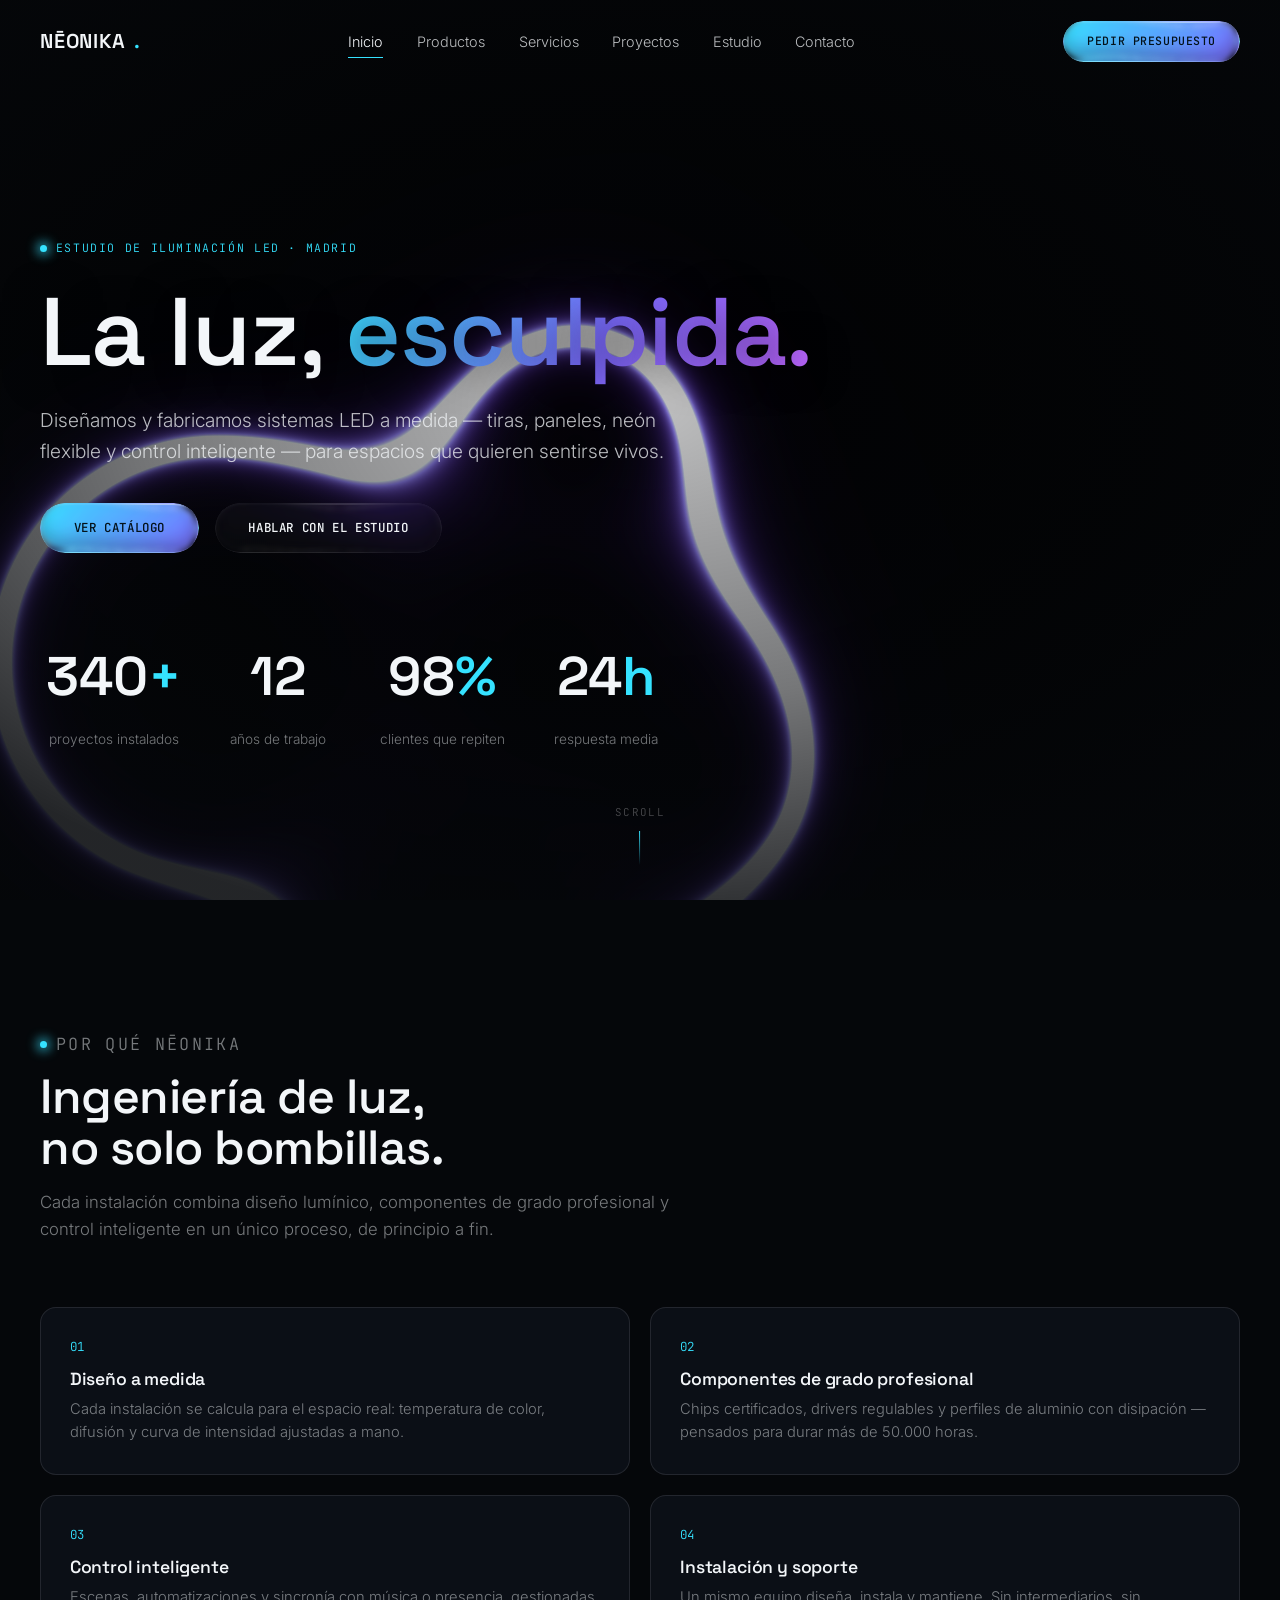
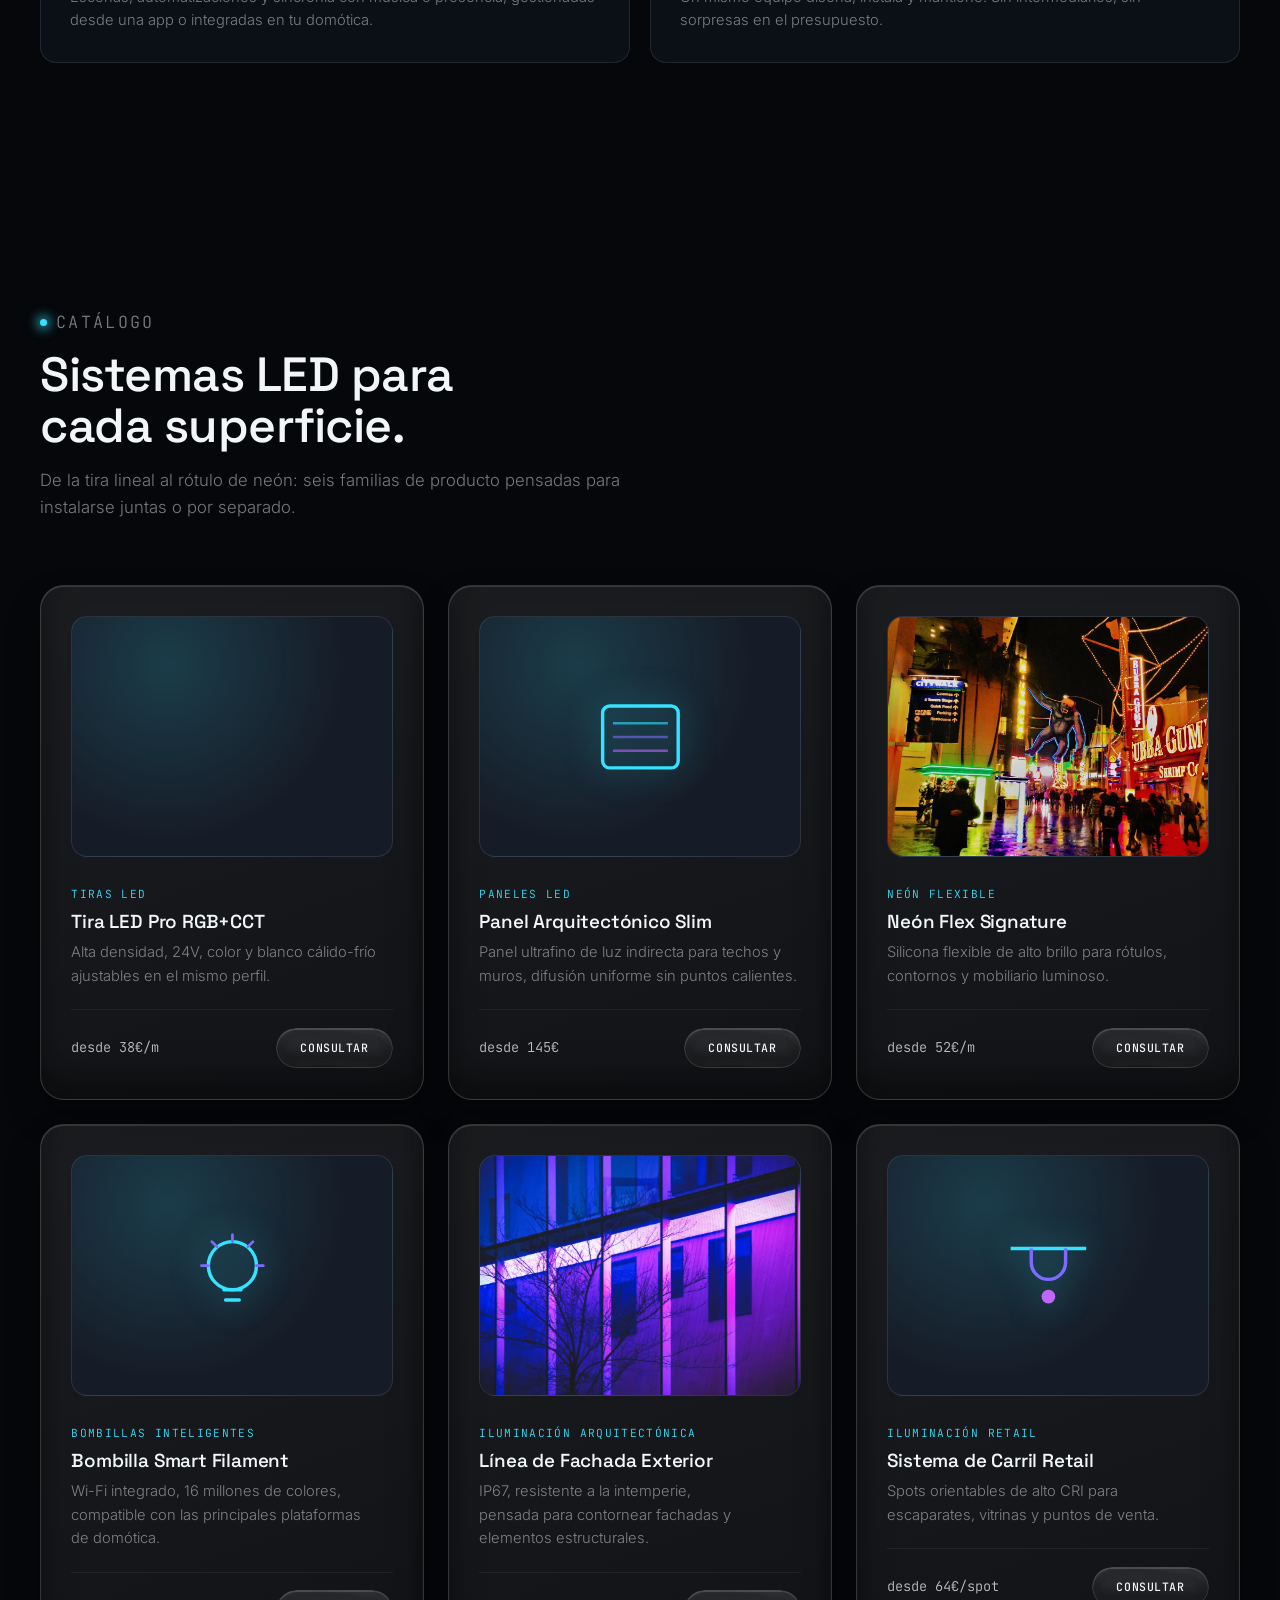
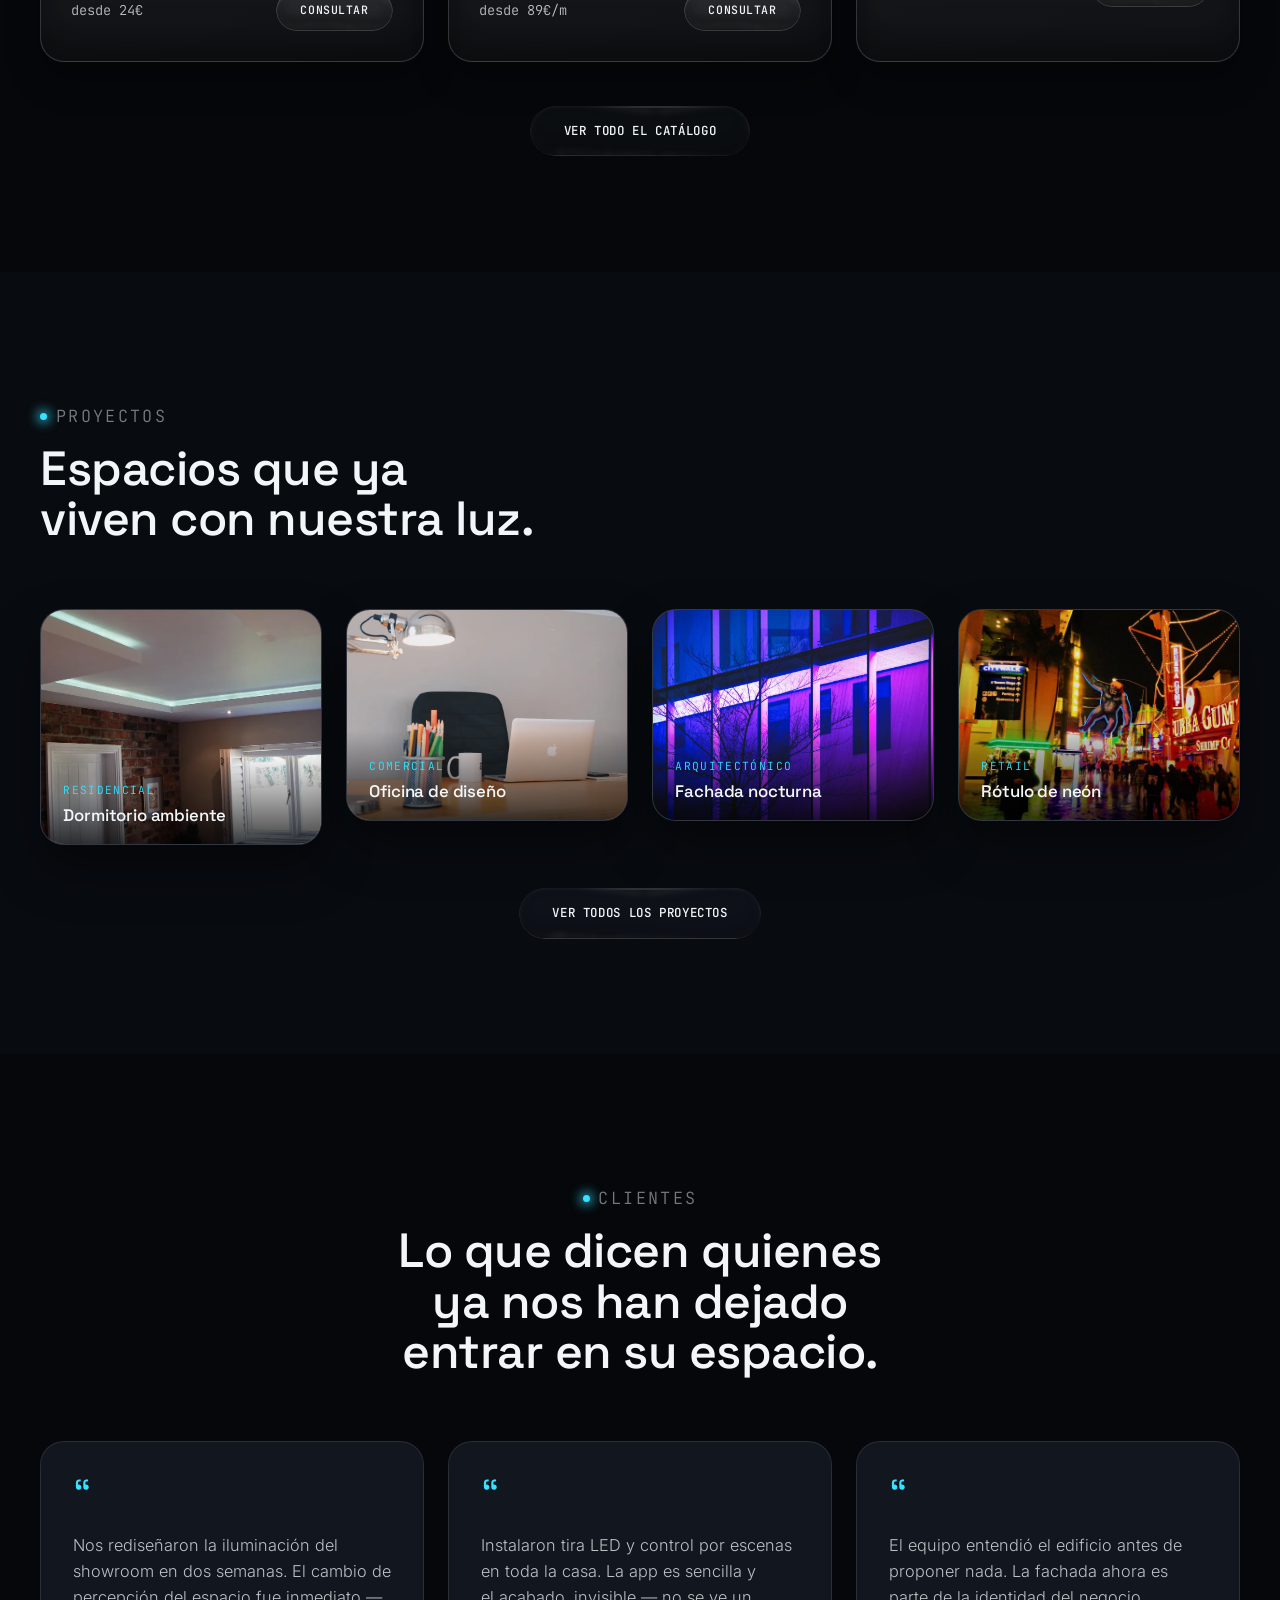
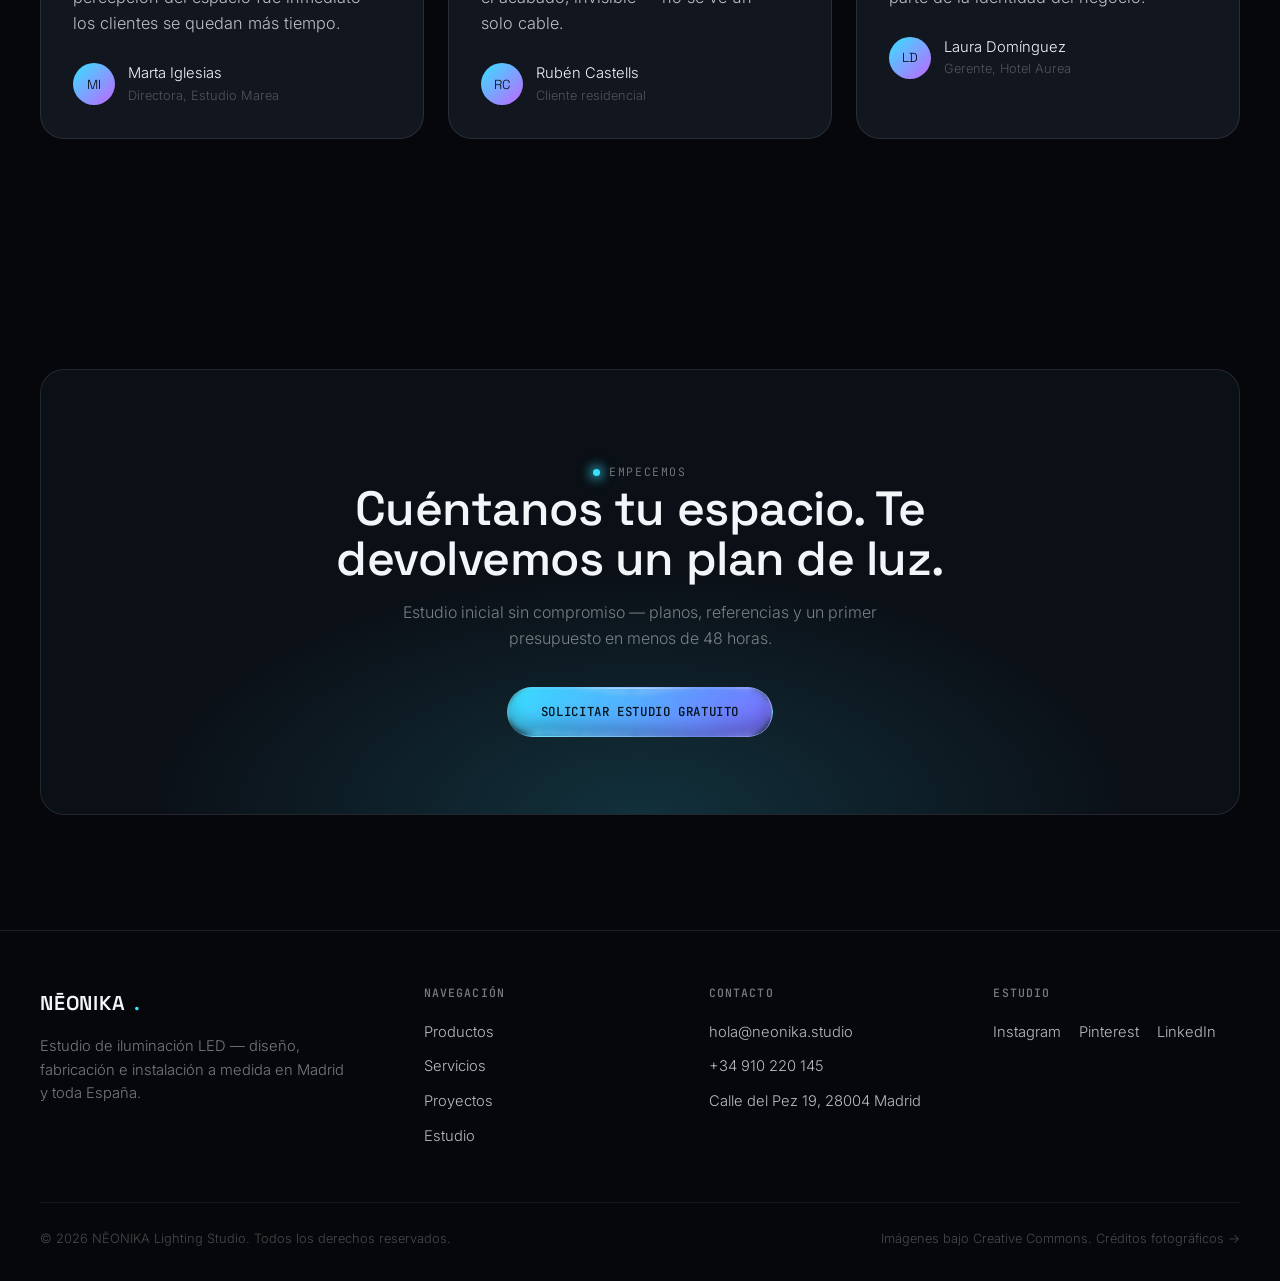
==== index.html @ 1927b4bb "Sitio NĒONIKA: estudio de iluminación LED premium 7 páginas estáticas (inicio, productos, servicios," ====
<!doctype html>
<html lang="es">
<head>
  <meta charset="UTF-8" />
  <meta name="viewport" content="width=device-width, initial-scale=1.0" />
  <title>NĒONIKA — Estudio de iluminación LED premium en Madrid</title>
  <meta name="description" content="Diseño, fabricación e instalación de sistemas LED a medida: tiras, paneles, neón flexible y control inteligente para hogares y negocios." />
  <link rel="icon" href="assets/favicon.svg" type="image/svg+xml" />
  <link rel="preconnect" href="https://fonts.googleapis.com" />
  <link rel="preconnect" href="https://fonts.gstatic.com" crossorigin />
  <link rel="stylesheet" href="https://fonts.googleapis.com/css2?family=Space+Grotesk:wght@500;600;700&family=Inter:wght@300;400;500;600&family=JetBrains+Mono:wght@400;500&display=swap" />
  <link rel="stylesheet" href="styles.css?v=20260702" />
</head>
<body data-page="index.html" data-products-limit="6" data-gallery-limit="4">
  <a class="skip-link" href="#main">Saltar al contenido</a>

  <svg width="0" height="0" style="position:absolute" aria-hidden="true">
    <defs>
      <filter id="glass-distortion" x="-20%" y="-20%" width="140%" height="140%" color-interpolation-filters="sRGB">
        <feTurbulence type="fractalNoise" baseFrequency="0.012 0.018" numOctaves="1" seed="7" result="turbulence" />
        <feGaussianBlur in="turbulence" stdDeviation="2" result="blurredNoise" />
        <feDisplacementMap in="SourceGraphic" in2="blurredNoise" scale="22" xChannelSelector="R" yChannelSelector="B" result="displaced" />
        <feGaussianBlur in="displaced" stdDeviation="2" result="finalBlur" />
        <feComposite in="finalBlur" in2="finalBlur" operator="over" />
      </filter>
    </defs>
  </svg>

  <header class="nav" id="site-nav">
    <div class="container">
      <a href="index.html" class="brand"><span data-brand-name>NĒONIKA</span><span class="brand-dot">.</span></a>
      <nav class="nav-links" data-nav-links aria-label="Navegación principal"></nav>
      <div class="nav-actions">
        <a href="contacto.html" class="btn-glass btn-primary btn-sm">Pedir presupuesto</a>
        <button class="nav-toggle" aria-label="Abrir menú" aria-expanded="false">
          <span></span><span></span><span></span>
        </button>
      </div>
    </div>
  </header>

  <div class="mobile-menu" aria-hidden="true">
    <nav data-mobile-links aria-label="Navegación móvil"></nav>
  </div>

  <main id="main">
    <section class="hero">
      <div id="liquid-crystal" style="position:relative; width:100%; height:100vh; background:#000;">
        <canvas id="lc-canvas" style="position:absolute; inset:0; width:100%; height:100%; display:block;"></canvas>
      </div>
      <div class="hero-scrim" aria-hidden="true"></div>

      <div class="hero-content container">
        <div class="hero-inner">
          <p class="kicker">Estudio de iluminación LED · Madrid</p>
          <h1 class="hero-title">La luz, <span class="text-gradient">esculpida.</span></h1>
          <p class="hero-sub">Diseñamos y fabricamos sistemas LED a medida — tiras, paneles, neón flexible y control inteligente — para espacios que quieren sentirse vivos.</p>
          <div class="hero-actions">
            <a href="productos.html" class="btn-glass btn-primary">Ver catálogo</a>
            <a href="contacto.html" class="btn-glass btn-ghost">Hablar con el estudio</a>
          </div>
        </div>
        <div class="hero-stats" data-stats></div>
      </div>

      <div class="hero-scroll-cue" aria-hidden="true">
        <span>Scroll</span>
        <span class="line"></span>
      </div>
    </section>

    <section class="section" id="beneficios">
      <div class="container">
        <div class="section-head reveal">
          <p class="kicker">Por qué Nēonika</p>
          <h2>Ingeniería de luz, no solo bombillas.</h2>
          <p>Cada instalación combina diseño lumínico, componentes de grado profesional y control inteligente en un único proceso, de principio a fin.</p>
        </div>
        <div class="benefits-grid" data-benefits></div>
      </div>
    </section>

    <section class="section" id="catalogo">
      <div class="container">
        <div class="section-head reveal">
          <p class="kicker">Catálogo</p>
          <h2>Sistemas LED para cada superficie.</h2>
          <p>De la tira lineal al rótulo de neón: seis familias de producto pensadas para instalarse juntas o por separado.</p>
        </div>
        <div class="grid-products" data-products></div>
        <div style="margin-top:2.75rem; text-align:center">
          <a class="btn-glass btn-ghost" href="productos.html">Ver todo el catálogo</a>
        </div>
      </div>
    </section>

    <section class="section" id="proyectos" style="background:var(--bg-1)">
      <div class="container">
        <div class="section-head reveal">
          <p class="kicker">Proyectos</p>
          <h2>Espacios que ya viven con nuestra luz.</h2>
        </div>
        <div class="grid-gallery" data-gallery></div>
        <div style="margin-top:2.75rem; text-align:center">
          <a class="btn-glass btn-ghost" href="proyectos.html">Ver todos los proyectos</a>
        </div>
      </div>
    </section>

    <section class="section" id="opiniones">
      <div class="container">
        <div class="section-head center reveal">
          <p class="kicker">Clientes</p>
          <h2>Lo que dicen quienes ya nos han dejado entrar en su espacio.</h2>
        </div>
        <div class="grid-testimonials" data-testimonials></div>
      </div>
    </section>

    <section class="section">
      <div class="container">
        <div class="cta-band reveal">
          <p class="kicker" style="justify-content:center">Empecemos</p>
          <h2>Cuéntanos tu espacio. Te devolvemos un plan de luz.</h2>
          <p>Estudio inicial sin compromiso — planos, referencias y un primer presupuesto en menos de 48 horas.</p>
          <div class="hero-actions">
            <a href="contacto.html" class="btn-glass btn-primary">Solicitar estudio gratuito</a>
          </div>
        </div>
      </div>
    </section>
  </main>

  <footer class="footer">
    <div class="container">
      <div class="footer-grid">
        <div class="footer-brand">
          <a href="index.html" class="brand"><span data-brand-name>NĒONIKA</span><span class="brand-dot">.</span></a>
          <p>Estudio de iluminación LED — diseño, fabricación e instalación a medida en Madrid y toda España.</p>
        </div>
        <div class="footer-col">
          <h4>Navegación</h4>
          <a href="productos.html">Productos</a>
          <a href="servicios.html">Servicios</a>
          <a href="proyectos.html">Proyectos</a>
          <a href="nosotros.html">Estudio</a>
        </div>
        <div class="footer-col">
          <h4>Contacto</h4>
          <a data-brand-email href="#">hola@neonika.studio</a>
          <a data-brand-phone href="#">+34 910 220 145</a>
          <p data-brand-address>Calle del Pez 19, Madrid</p>
        </div>
        <div class="footer-col">
          <h4>Estudio</h4>
          <div class="footer-socials" data-socials></div>
        </div>
      </div>
      <div class="footer-bottom">
        <span>© <span data-brand-year>2026</span> NĒONIKA Lighting Studio. Todos los derechos reservados.</span>
        <span>Imágenes bajo Creative Commons. <a href="creditos.html">Créditos fotográficos →</a></span>
      </div>
    </div>
  </footer>

  <script defer src="lib/gsap.min.js"></script>
  <script defer src="lib/ScrollTrigger.min.js"></script>
  <script defer src="lib/manifest.js"></script>
  <script defer src="main.js?v=20260702"></script>
</body>
</html>
---- styles.css ----
/* =============================================================
   NĒONIKA — Iluminación LED premium
   1. Tokens
   2. Reset & base
   3. Utilities
   4. Typography
   5. Components (nav, buttons, glass frames, cards, forms)
   6. Sections
   7. Effects / animations
   8. Responsive
   9. Reduced motion
   ============================================================= */

/* =============================================================
   1. Tokens
   ============================================================= */
:root {
  --bg:        #05070a;
  --bg-1:      #080b10;
  --bg-2:      #0b0f16;
  --bg-3:      #11161f;
  --bg-4:      #161c27;

  --ink:       #f3f6f9;
  --ink-soft:  rgba(243, 246, 249, 0.76);
  --ink-mute:  rgba(243, 246, 249, 0.48);
  --ink-dim:   rgba(243, 246, 249, 0.28);

  --accent:      #35e2ff;
  --accent-soft: rgba(53, 226, 255, 0.16);
  --accent-2:    #7c6bff;
  --accent-3:    #c165ff;

  --line:      rgba(243, 246, 249, 0.10);
  --line-soft: rgba(243, 246, 249, 0.06);

  --glass-bg:     rgba(255, 255, 255, 0.05);
  --glass-bg-2:   rgba(255, 255, 255, 0.09);
  --glass-border: rgba(255, 255, 255, 0.14);

  --display: "Space Grotesk", "Inter Display", -apple-system, sans-serif;
  --sans:    "Inter", -apple-system, BlinkMacSystemFont, "Segoe UI", system-ui, sans-serif;
  --mono:    "JetBrains Mono", ui-monospace, "SFMono-Regular", monospace;

  --ease-out:    cubic-bezier(0.16, 1, 0.3, 1);
  --ease-in:     cubic-bezier(0.7, 0, 0.84, 0);
  --ease-soft:   cubic-bezier(0.25, 0.46, 0.45, 0.94);
  --ease-bounce: cubic-bezier(0.34, 1.56, 0.64, 1);

  --nav-h: 84px;
  --radius-lg: 1.5rem;
  --radius-md: 1rem;
  --radius-sm: 0.6rem;
  --radius-pill: 999px;

  --container: 1240px;
}

/* =============================================================
   2. Reset & base
   ============================================================= */
*, *::before, *::after { box-sizing: border-box; margin: 0; }
html {
  -webkit-text-size-adjust: 100%;
  tab-size: 2;
  overflow-x: clip;
  scroll-behavior: smooth;
}
body {
  background: var(--bg);
  color: var(--ink);
  font-family: var(--sans);
  font-size: 16px;
  font-weight: 300;
  line-height: 1.6;
  -webkit-font-smoothing: antialiased;
  -moz-osx-font-smoothing: grayscale;
  text-rendering: optimizeLegibility;
  overflow-x: clip;
  overscroll-behavior-y: none;
}
img, svg, video, canvas { display: block; max-width: 100%; }
img { height: auto; }
button { font: inherit; color: inherit; cursor: pointer; border: 0; background: none; }
a { color: inherit; text-decoration: none; }
ul, ol { list-style: none; padding: 0; }
input, textarea, select { font: inherit; color: inherit; }
p { text-wrap: pretty; }
h1, h2, h3, h4 {
  font-family: var(--display);
  font-weight: 550;
  text-wrap: balance;
  line-height: 1.05;
  letter-spacing: -0.01em;
  color: var(--ink);
}
::selection { background: var(--accent); color: var(--bg); }

:focus-visible {
  outline: 2px solid var(--accent);
  outline-offset: 3px;
  border-radius: 4px;
}

/* =============================================================
   3. Utilities
   ============================================================= */
.container {
  width: 100%;
  max-width: var(--container);
  margin-inline: auto;
  padding-inline: 1.25rem;
}
.sr-only {
  position: absolute; width: 1px; height: 1px;
  padding: 0; margin: -1px; overflow: hidden;
  clip: rect(0,0,0,0); white-space: nowrap; border: 0;
}
.skip-link {
  position: fixed; top: -100px; left: 1rem;
  padding: .7rem 1.1rem; background: var(--ink); color: var(--bg);
  z-index: 9999; border-radius: 8px; font-weight: 500;
  transition: top .25s var(--ease-out);
}
.skip-link:focus { top: 1rem; }

.kicker {
  font-family: var(--mono);
  font-size: 0.72rem;
  letter-spacing: 0.14em;
  text-transform: uppercase;
  color: var(--accent);
  display: inline-flex;
  align-items: center;
  gap: 0.55rem;
}
.kicker::before {
  content: "";
  width: 7px; height: 7px;
  border-radius: 50%;
  background: var(--accent);
  box-shadow: 0 0 12px 2px var(--accent);
}

.eyebrow-mute {
  font-family: var(--mono);
  font-size: 0.7rem;
  letter-spacing: 0.12em;
  text-transform: uppercase;
  color: var(--ink-mute);
}

.reveal {
  opacity: 0;
  transform: translateY(28px);
  transition: opacity 0.9s var(--ease-out), transform 0.9s var(--ease-out);
}
.reveal.is-visible { opacity: 1; transform: none; }
.reveal[data-split] { opacity: 1; transform: none; }

.stagger > * { transition-delay: calc(var(--i, 0) * 90ms); }

.section {
  position: relative;
  padding-block: clamp(4rem, 9vw, 8rem);
}
.section-head {
  max-width: 640px;
  margin-bottom: clamp(2.5rem, 5vw, 4rem);
}
.section-head h2 { font-size: clamp(1.9rem, 4vw, 3rem); margin-top: .9rem; }
.section-head p { color: var(--ink-mute); margin-top: 1rem; font-size: 1.05rem; }
.section-head.center { margin-inline: auto; text-align: center; }

.hairline {
  height: 1px;
  background: var(--line);
  border: 0;
}

/* =============================================================
   4. Typography components
   ============================================================= */
.text-gradient {
  background: linear-gradient(120deg, var(--accent) 0%, var(--accent-2) 55%, var(--accent-3) 100%);
  -webkit-background-clip: text;
  background-clip: text;
  color: transparent;
}

/* =============================================================
   5. Components
   ============================================================= */

/* --- Nav --- */
.nav {
  position: fixed;
  inset: 0 0 auto 0;
  z-index: 100;
  height: var(--nav-h);
  display: flex;
  align-items: center;
  background: transparent;
  border-bottom: 1px solid transparent;
  transition: background .4s var(--ease-out), border-color .4s var(--ease-out), backdrop-filter .4s var(--ease-out);
}
.nav.is-solid {
  background: rgba(5, 7, 10, 0.72);
  border-bottom-color: var(--line);
  backdrop-filter: blur(16px) saturate(160%);
  -webkit-backdrop-filter: blur(16px) saturate(160%);
}
.nav .container {
  display: flex;
  align-items: center;
  justify-content: space-between;
  gap: 1.5rem;
}
.brand {
  font-family: var(--display);
  font-weight: 600;
  font-size: 1.25rem;
  letter-spacing: 0.04em;
  display: inline-flex;
  align-items: center;
  gap: .5rem;
}
.brand-dot { color: var(--accent); }
.nav-links {
  display: none;
  align-items: center;
  gap: 2.1rem;
}
.nav-links a {
  position: relative;
  font-size: 0.9rem;
  color: var(--ink-soft);
  padding-block: .3rem;
  transition: color .3s var(--ease-out);
}
.nav-links a::after {
  content: "";
  position: absolute; left: 0; right: 100%; bottom: 0;
  height: 1px;
  background: var(--accent);
  transition: right .35s var(--ease-out);
}
.nav-links a:hover, .nav-links a.active { color: var(--ink); }
.nav-links a:hover::after, .nav-links a.active::after { right: 0; }

.nav-actions { display: flex; align-items: center; gap: 1rem; }
.nav-toggle {
  display: inline-flex;
  flex-direction: column;
  gap: 5px;
  padding: .5rem;
  z-index: 110;
}
.nav-toggle span {
  width: 22px; height: 1.5px;
  background: var(--ink);
  transition: transform .35s var(--ease-out), opacity .35s var(--ease-out);
}
.nav-toggle[aria-expanded="true"] span:nth-child(1) { transform: translateY(6.5px) rotate(45deg); }
.nav-toggle[aria-expanded="true"] span:nth-child(2) { opacity: 0; }
.nav-toggle[aria-expanded="true"] span:nth-child(3) { transform: translateY(-6.5px) rotate(-45deg); }

.mobile-menu {
  position: fixed; inset: 0;
  z-index: 90;
  background: rgba(5, 7, 10, 0.98);
  display: flex;
  flex-direction: column;
  align-items: center;
  justify-content: center;
  gap: 1.6rem;
  opacity: 0;
  pointer-events: none;
  transform: translateY(-12px);
  transition: opacity .4s var(--ease-out), transform .4s var(--ease-out);
}
.mobile-menu.is-open { opacity: 1; pointer-events: auto; transform: none; }
.mobile-menu a { font-family: var(--display); font-size: 1.7rem; color: var(--ink-soft); }
.mobile-menu a:hover, .mobile-menu a.active { color: var(--accent); }

/* --- Liquid glass buttons --- */
.btn-glass {
  position: relative;
  isolation: isolate;
  display: inline-flex;
  align-items: center;
  justify-content: center;
  gap: 0.6rem;
  padding: 0.95rem 2.1rem;
  border-radius: var(--radius-pill);
  font-family: var(--mono);
  font-size: 0.78rem;
  font-weight: 500;
  letter-spacing: 0.05em;
  text-transform: uppercase;
  color: var(--ink);
  overflow: hidden;
  transition: transform .4s var(--ease-out), filter .4s var(--ease-out);
}
.btn-glass:hover { transform: scale(1.045) translateY(-1px); filter: brightness(1.1); }
.btn-glass:active { transform: scale(0.97); }

.btn-glass::before {
  content: "";
  position: absolute;
  inset: 0;
  z-index: -2;
  border-radius: inherit;
  background: linear-gradient(180deg, rgba(255,255,255,0.16), rgba(255,255,255,0.03));
  border: 1px solid var(--glass-border);
  box-shadow:
    inset 0 1px 1px rgba(255,255,255,0.45),
    inset 0 -8px 14px rgba(0,0,0,0.4),
    inset 0 0 18px rgba(0,0,0,0.18),
    0 10px 26px rgba(0,0,0,0.4);
  backdrop-filter: blur(6px) saturate(140%);
  -webkit-backdrop-filter: blur(6px) saturate(140%);
}
.btn-glass::after {
  content: "";
  position: absolute;
  inset: 0;
  z-index: -1;
  border-radius: inherit;
  opacity: 0.9;
  -webkit-backdrop-filter: blur(2px);
  backdrop-filter: blur(2px);
}
@supports (backdrop-filter: url(#a)) {
  .btn-glass::after { backdrop-filter: url(#glass-distortion) blur(2px); }
}

.btn-glass.btn-primary {
  color: #04121a;
}
.btn-glass.btn-primary::before {
  background: linear-gradient(135deg, var(--accent) 0%, var(--accent-2) 100%);
  border-color: rgba(255,255,255,0.35);
  box-shadow:
    inset 0 1px 1px rgba(255,255,255,0.6),
    inset 0 -8px 16px rgba(0,0,0,0.25),
    0 0 0 1px rgba(53,226,255,0.25),
    0 10px 30px rgba(53,226,255,0.28);
}
.btn-glass.btn-primary:hover { filter: brightness(1.08) saturate(1.1); }

.btn-glass.btn-ghost::before {
  background: rgba(255,255,255,0.03);
  box-shadow:
    inset 0 1px 1px rgba(255,255,255,0.18),
    inset 0 -6px 12px rgba(0,0,0,0.3);
}

.btn-glass.btn-sm { padding: 0.7rem 1.5rem; font-size: 0.72rem; }

/* --- Liquid glass image frame --- */
.frame-glass {
  position: relative;
  border-radius: var(--radius-lg);
  overflow: hidden;
  background: var(--bg-3);
  border: 1px solid var(--glass-border);
  box-shadow:
    inset 0 1px 1px rgba(255,255,255,0.22),
    inset 0 -30px 50px rgba(0,0,0,0.5),
    0 24px 50px rgba(0,0,0,0.4);
}
.frame-glass img {
  width: 100%; height: 100%;
  object-fit: cover;
  transition: transform 1s var(--ease-out), filter 1s var(--ease-out);
}
.frame-glass:hover img { transform: scale(1.06); filter: saturate(1.15) brightness(1.05); }
.frame-glass::after {
  content: "";
  position: absolute; inset: 0;
  border-radius: inherit;
  padding: 1px;
  background: linear-gradient(135deg, var(--accent), transparent 45%, var(--accent-3));
  -webkit-mask: linear-gradient(#000 0 0) content-box, linear-gradient(#000 0 0);
  -webkit-mask-composite: xor;
  mask-composite: exclude;
  opacity: 0;
  transition: opacity .6s var(--ease-out);
  pointer-events: none;
}
.frame-glass:hover::after { opacity: 0.65; }
.frame-glass .frame-caption {
  position: absolute; left: 0; right: 0; bottom: 0;
  padding: 1.4rem 1.4rem 1.2rem;
  background: linear-gradient(0deg, rgba(0,0,0,0.75), transparent);
}
.frame-glass .frame-caption .eyebrow-mute { color: var(--accent); }
.frame-glass .frame-caption h3 { font-size: 1.05rem; margin-top: .3rem; }

/* --- Glass card (products / services / faqs) --- */
.card-glass {
  position: relative;
  border-radius: var(--radius-lg);
  padding: 1.9rem;
  background: linear-gradient(160deg, var(--glass-bg-2), var(--glass-bg));
  border: 1px solid var(--glass-border);
  box-shadow:
    inset 0 1px 1px rgba(255,255,255,0.14),
    inset 0 -20px 34px rgba(0,0,0,0.4),
    0 18px 34px rgba(0,0,0,0.32);
  transition: transform .5s var(--ease-out), box-shadow .5s var(--ease-out), border-color .5s var(--ease-out);
}
.card-glass:hover {
  transform: translateY(-6px);
  border-color: rgba(53,226,255,0.35);
  box-shadow:
    inset 0 1px 1px rgba(255,255,255,0.16),
    inset 0 -20px 34px rgba(0,0,0,0.4),
    0 26px 50px rgba(0,0,0,0.4),
    0 0 40px rgba(53,226,255,0.12);
}

.card-visual {
  aspect-ratio: 4 / 3;
  border-radius: var(--radius-md);
  overflow: hidden;
  background: radial-gradient(circle at 30% 20%, rgba(53,226,255,0.16), transparent 60%), var(--bg-4);
  display: flex; align-items: center; justify-content: center;
  margin-bottom: 1.4rem;
  border: 1px solid var(--line);
}
.card-visual img { width: 100%; height: 100%; object-fit: cover; }
.card-visual svg { width: 46%; height: 46%; filter: drop-shadow(0 0 16px rgba(53,226,255,0.55)); }

.card-glass .eyebrow-mute { color: var(--accent); }
.card-glass h3 { font-size: 1.18rem; margin-top: .4rem; }
.card-glass p { color: var(--ink-mute); font-size: 0.92rem; margin-top: .6rem; }
.card-glass .card-foot {
  display: flex; align-items: center; justify-content: space-between;
  margin-top: 1.3rem; padding-top: 1.1rem; border-top: 1px solid var(--line-soft);
}
.card-glass .price { font-family: var(--mono); font-size: 0.85rem; color: var(--ink-soft); }

/* --- Stat --- */
.stat { text-align: center; }
.stat .num {
  font-family: var(--display);
  font-size: clamp(2.2rem, 4.5vw, 3.4rem);
  font-weight: 600;
  color: var(--ink);
}
.stat .num .suffix { color: var(--accent); }
.stat .label { margin-top: .5rem; color: var(--ink-mute); font-size: 0.85rem; }

/* --- Form --- */
.form-glass {
  border-radius: var(--radius-lg);
  padding: clamp(1.6rem, 4vw, 2.6rem);
  background: linear-gradient(160deg, var(--glass-bg-2), var(--glass-bg));
  border: 1px solid var(--glass-border);
  box-shadow: inset 0 1px 1px rgba(255,255,255,0.14), 0 20px 40px rgba(0,0,0,0.35);
}
.field { margin-bottom: 1.3rem; }
.field label {
  display: block;
  font-family: var(--mono);
  font-size: 0.72rem;
  letter-spacing: 0.08em;
  text-transform: uppercase;
  color: var(--ink-mute);
  margin-bottom: .55rem;
}
.field input, .field textarea, .field select {
  width: 100%;
  padding: 0.85rem 1rem;
  background: rgba(255,255,255,0.04);
  border: 1px solid var(--line);
  border-radius: var(--radius-sm);
  color: var(--ink);
  transition: border-color .3s var(--ease-out), background .3s var(--ease-out);
}
.field input:focus, .field textarea:focus, .field select:focus {
  outline: none;
  border-color: var(--accent);
  background: rgba(53,226,255,0.05);
}
.field textarea { resize: vertical; min-height: 120px; }
.field-row { display: grid; gap: 1.3rem; grid-template-columns: 1fr; }
.form-note { font-size: 0.82rem; color: var(--ink-dim); margin-top: 1rem; }
.form-success {
  display: none;
  align-items: center; gap: .7rem;
  padding: 1rem 1.2rem;
  border-radius: var(--radius-sm);
  background: rgba(53,226,255,0.1);
  border: 1px solid rgba(53,226,255,0.3);
  color: var(--accent);
  font-size: 0.9rem;
  margin-top: 1rem;
}
.form-success.is-visible { display: flex; }

/* --- Accordion (FAQ) --- */
.accordion-item {
  border-bottom: 1px solid var(--line);
}
.accordion-trigger {
  width: 100%;
  display: flex; align-items: center; justify-content: space-between;
  gap: 1rem;
  padding: 1.5rem 0;
  text-align: left;
  font-family: var(--display);
  font-size: 1.05rem;
  color: var(--ink);
}
.accordion-trigger .plus {
  flex-shrink: 0;
  width: 26px; height: 26px;
  border-radius: 50%;
  border: 1px solid var(--line);
  display: flex; align-items: center; justify-content: center;
  position: relative;
  transition: transform .4s var(--ease-out), border-color .4s var(--ease-out);
}
.accordion-trigger .plus::before, .accordion-trigger .plus::after {
  content: ""; position: absolute; background: var(--ink-soft);
}
.accordion-trigger .plus::before { width: 10px; height: 1px; }
.accordion-trigger .plus::after { width: 1px; height: 10px; }
.accordion-item.is-open .accordion-trigger .plus { transform: rotate(135deg); border-color: var(--accent); }
.accordion-panel {
  max-height: 0;
  overflow: hidden;
  transition: max-height .5s var(--ease-out);
}
.accordion-panel p { padding-bottom: 1.5rem; color: var(--ink-mute); max-width: 60ch; }

/* --- Testimonial --- */
.testimonial-card {
  padding: 2rem;
  border-radius: var(--radius-lg);
  background: var(--bg-3);
  border: 1px solid var(--line);
}
.testimonial-card .quote-mark {
  font-family: var(--display);
  font-size: 3rem;
  color: var(--accent);
  line-height: 1;
  display: block;
  margin-bottom: .6rem;
}
.testimonial-card p.quote { font-size: 1.02rem; color: var(--ink-soft); }
.testimonial-card .who {
  display: flex; align-items: center; gap: .8rem;
  margin-top: 1.6rem;
}
.avatar-ring {
  width: 42px; height: 42px;
  border-radius: 50%;
  display: flex; align-items: center; justify-content: center;
  font-family: var(--display);
  font-size: 0.82rem;
  color: var(--bg);
  background: linear-gradient(135deg, var(--accent), var(--accent-3));
  flex-shrink: 0;
}
.who .name { font-size: 0.92rem; color: var(--ink); }
.who .role { font-size: 0.8rem; color: var(--ink-dim); }

/* =============================================================
   6. Sections
   ============================================================= */

/* --- Hero (WebGL liquid crystal) --- */
.hero {
  position: relative;
  min-height: 100vh;
  min-height: 100svh;
  display: flex;
  align-items: center;
  overflow: hidden;
  background: var(--bg);
}
#liquid-crystal {
  position: absolute !important;
  inset: 0;
  width: 100% !important;
  height: 100% !important;
  z-index: 0;
}
.hero.no-webgl #liquid-crystal {
  background:
    radial-gradient(ellipse 60% 50% at 30% 30%, rgba(53,226,255,0.22), transparent 60%),
    radial-gradient(ellipse 50% 40% at 75% 65%, rgba(124,107,255,0.20), transparent 60%),
    var(--bg);
}
.hero.no-webgl #lc-canvas { display: none; }

.hero-scrim {
  position: absolute; inset: 0; z-index: 1;
  background: radial-gradient(ellipse 70% 60% at 50% 45%, rgba(5,7,10,0.25) 0%, rgba(5,7,10,0.55) 55%, rgba(5,7,10,0.88) 100%);
  pointer-events: none;
}
.hero-content {
  position: relative;
  z-index: 2;
  width: 100%;
  padding-top: var(--nav-h);
}
.hero-inner { max-width: 780px; }
.hero-title {
  font-size: clamp(2.8rem, 7.5vw, 6rem);
  margin-top: 1.4rem;
  text-shadow: 0 4px 40px rgba(0,0,0,0.5);
}
.hero-sub {
  margin-top: 1.4rem;
  font-size: clamp(1rem, 1.6vw, 1.2rem);
  color: var(--ink-soft);
  max-width: 52ch;
}
.hero-actions {
  margin-top: 2.3rem;
  display: flex;
  flex-wrap: wrap;
  gap: 1rem;
}
.hero-stats {
  position: relative;
  z-index: 2;
  margin-top: clamp(3rem, 8vw, 5rem);
  display: grid;
  grid-template-columns: repeat(2, 1fr);
  gap: 1.6rem 1rem;
  max-width: 640px;
}
.hero-scroll-cue {
  position: absolute; bottom: 2.2rem; left: 50%; transform: translateX(-50%);
  z-index: 2;
  display: flex; flex-direction: column; align-items: center; gap: .6rem;
  color: var(--ink-dim);
  font-family: var(--mono); font-size: 0.68rem; letter-spacing: .12em; text-transform: uppercase;
}
.hero-scroll-cue .line {
  width: 1px; height: 34px;
  background: linear-gradient(180deg, var(--accent), transparent);
  animation: scrollCue 2.2s var(--ease-soft) infinite;
}
@keyframes scrollCue {
  0% { transform: scaleY(0); transform-origin: top; }
  50% { transform: scaleY(1); transform-origin: top; }
  50.01% { transform-origin: bottom; }
  100% { transform: scaleY(0); transform-origin: bottom; }
}

/* --- Page hero (inner pages) --- */
.page-hero {
  position: relative;
  padding-top: calc(var(--nav-h) + 4.5rem);
  padding-bottom: 3.5rem;
  overflow: hidden;
}
.page-hero::before {
  content: "";
  position: absolute; inset: -20% -10% auto -10%;
  height: 70%;
  background: radial-gradient(ellipse 55% 60% at 30% 20%, rgba(53,226,255,0.14), transparent 70%),
              radial-gradient(ellipse 45% 50% at 80% 10%, rgba(124,107,255,0.14), transparent 70%);
  filter: blur(10px);
  pointer-events: none;
}
.page-hero h1 { font-size: clamp(2.2rem, 5vw, 3.6rem); margin-top: 1rem; }
.page-hero p { margin-top: 1.1rem; color: var(--ink-mute); max-width: 56ch; font-size: 1.05rem; }

/* --- Benefits --- */
.benefits-grid {
  display: grid;
  gap: 1.3rem;
  grid-template-columns: 1fr;
}
.benefit-item {
  padding: 1.8rem;
  border-radius: var(--radius-md);
  border: 1px solid var(--line);
  background: var(--bg-2);
  transition: border-color .4s var(--ease-out), background .4s var(--ease-out);
}
.benefit-item:hover { border-color: rgba(53,226,255,0.3); background: var(--bg-3); }
.benefit-item .num { font-family: var(--mono); color: var(--accent); font-size: 0.78rem; }
.benefit-item h3 { font-size: 1.1rem; margin-top: .8rem; }
.benefit-item p { color: var(--ink-mute); font-size: 0.92rem; margin-top: .6rem; }

/* --- Product / gallery grids --- */
.grid-products, .grid-gallery {
  display: grid;
  gap: 1.5rem;
  grid-template-columns: 1fr;
}
.grid-gallery .frame-glass { aspect-ratio: 4/3; }
.grid-testimonials {
  display: grid;
  gap: 1.5rem;
  grid-template-columns: 1fr;
}
.grid-faqs { max-width: 760px; }
.grid-services {
  display: grid;
  gap: 1px;
  background: var(--line);
  border: 1px solid var(--line);
  border-radius: var(--radius-lg);
  overflow: hidden;
}
.service-row {
  background: var(--bg);
  padding: 2.2rem 1.8rem;
  display: grid;
  grid-template-columns: auto 1fr;
  gap: 1.6rem;
  align-items: start;
  transition: background .4s var(--ease-out);
}
.service-row:hover { background: var(--bg-2); }
.service-row .step {
  font-family: var(--mono);
  font-size: 1.4rem;
  color: var(--accent);
}
.service-row h3 { font-size: 1.25rem; }
.service-row p { color: var(--ink-mute); margin-top: .6rem; max-width: 60ch; }

/* --- CTA band --- */
.cta-band {
  position: relative;
  border-radius: var(--radius-lg);
  padding: clamp(2.6rem, 6vw, 5rem);
  text-align: center;
  overflow: hidden;
  background: var(--bg-2);
  border: 1px solid var(--line);
}
.cta-band::before {
  content: "";
  position: absolute; inset: 0;
  background: radial-gradient(ellipse 60% 80% at 50% 100%, rgba(53,226,255,0.16), transparent 70%);
  pointer-events: none;
}
.cta-band h2 { font-size: clamp(1.9rem, 4.2vw, 3rem); max-width: 24ch; margin-inline: auto; }
.cta-band p { color: var(--ink-mute); margin-top: 1rem; max-width: 50ch; margin-inline: auto; }
.cta-band .hero-actions { justify-content: center; margin-top: 2.2rem; }

/* --- Footer --- */
.footer {
  border-top: 1px solid var(--line);
  padding-block: 3.5rem 2rem;
}
.footer-grid {
  display: grid;
  gap: 2.4rem;
  grid-template-columns: 1fr;
}
.footer-brand p { color: var(--ink-mute); margin-top: 1rem; max-width: 34ch; font-size: 0.92rem; }
.footer-col h4 {
  font-family: var(--mono);
  font-size: 0.72rem;
  letter-spacing: 0.1em;
  text-transform: uppercase;
  color: var(--ink-mute);
  margin-bottom: 1rem;
}
.footer-col a, .footer-col p {
  display: block;
  font-size: 0.92rem;
  color: var(--ink-soft);
  padding-block: .35rem;
}
.footer-col a:hover { color: var(--accent); }
.footer-bottom {
  margin-top: 3rem;
  padding-top: 1.6rem;
  border-top: 1px solid var(--line-soft);
  display: flex;
  flex-wrap: wrap;
  gap: 1rem;
  justify-content: space-between;
  font-size: 0.8rem;
  color: var(--ink-dim);
}
.footer-bottom a { color: var(--ink-dim); }
.footer-bottom a:hover { color: var(--accent); }
.footer-socials { display: flex; gap: 1.1rem; }

/* =============================================================
   7. Effects
   ============================================================= */
[data-tilt] { transform-style: preserve-3d; will-change: transform; }

.mouse-glow {
  position: fixed;
  z-index: 0;
  width: 480px; height: 480px;
  border-radius: 50%;
  background: radial-gradient(circle, rgba(53,226,255,0.12), transparent 70%);
  pointer-events: none;
  transform: translate(-50%, -50%);
  opacity: 0;
  transition: opacity .6s var(--ease-out);
  filter: blur(10px);
}
.mouse-glow.is-active { opacity: 1; }

@media (prefers-reduced-motion: reduce) {
  .hero-scroll-cue .line { animation: none; }
}

/* =============================================================
   8. Responsive
   ============================================================= */
@media (min-width: 540px) {
  .field-row.two { grid-template-columns: 1fr 1fr; }
  .hero-stats { grid-template-columns: repeat(4, 1fr); }
}
@media (min-width: 720px) {
  .benefits-grid { grid-template-columns: repeat(2, 1fr); }
  .grid-products { grid-template-columns: repeat(2, 1fr); }
  .grid-gallery { grid-template-columns: repeat(2, 1fr); }
  .grid-testimonials { grid-template-columns: repeat(2, 1fr); }
  .footer-grid { grid-template-columns: 1.4fr repeat(3, 1fr); }
}
@media (min-width: 960px) {
  .nav-links { display: flex; }
  .nav-toggle { display: none; }
  .grid-products { grid-template-columns: repeat(3, 1fr); }
  .grid-testimonials { grid-template-columns: repeat(3, 1fr); }
  .service-row { grid-template-columns: 100px 1fr; padding-inline: 2.4rem; }
}
@media (min-width: 1280px) {
  .grid-gallery { grid-template-columns: repeat(4, 1fr); }
  .grid-gallery .frame-glass:nth-child(4n+1) { grid-row: span 2; aspect-ratio: auto; }
}

/* =============================================================
   9. Reduced motion (only intrusive effects)
   ============================================================= */
@media (prefers-reduced-motion: reduce) {
  html { scroll-behavior: auto; }
  .mouse-glow { display: none; }
}
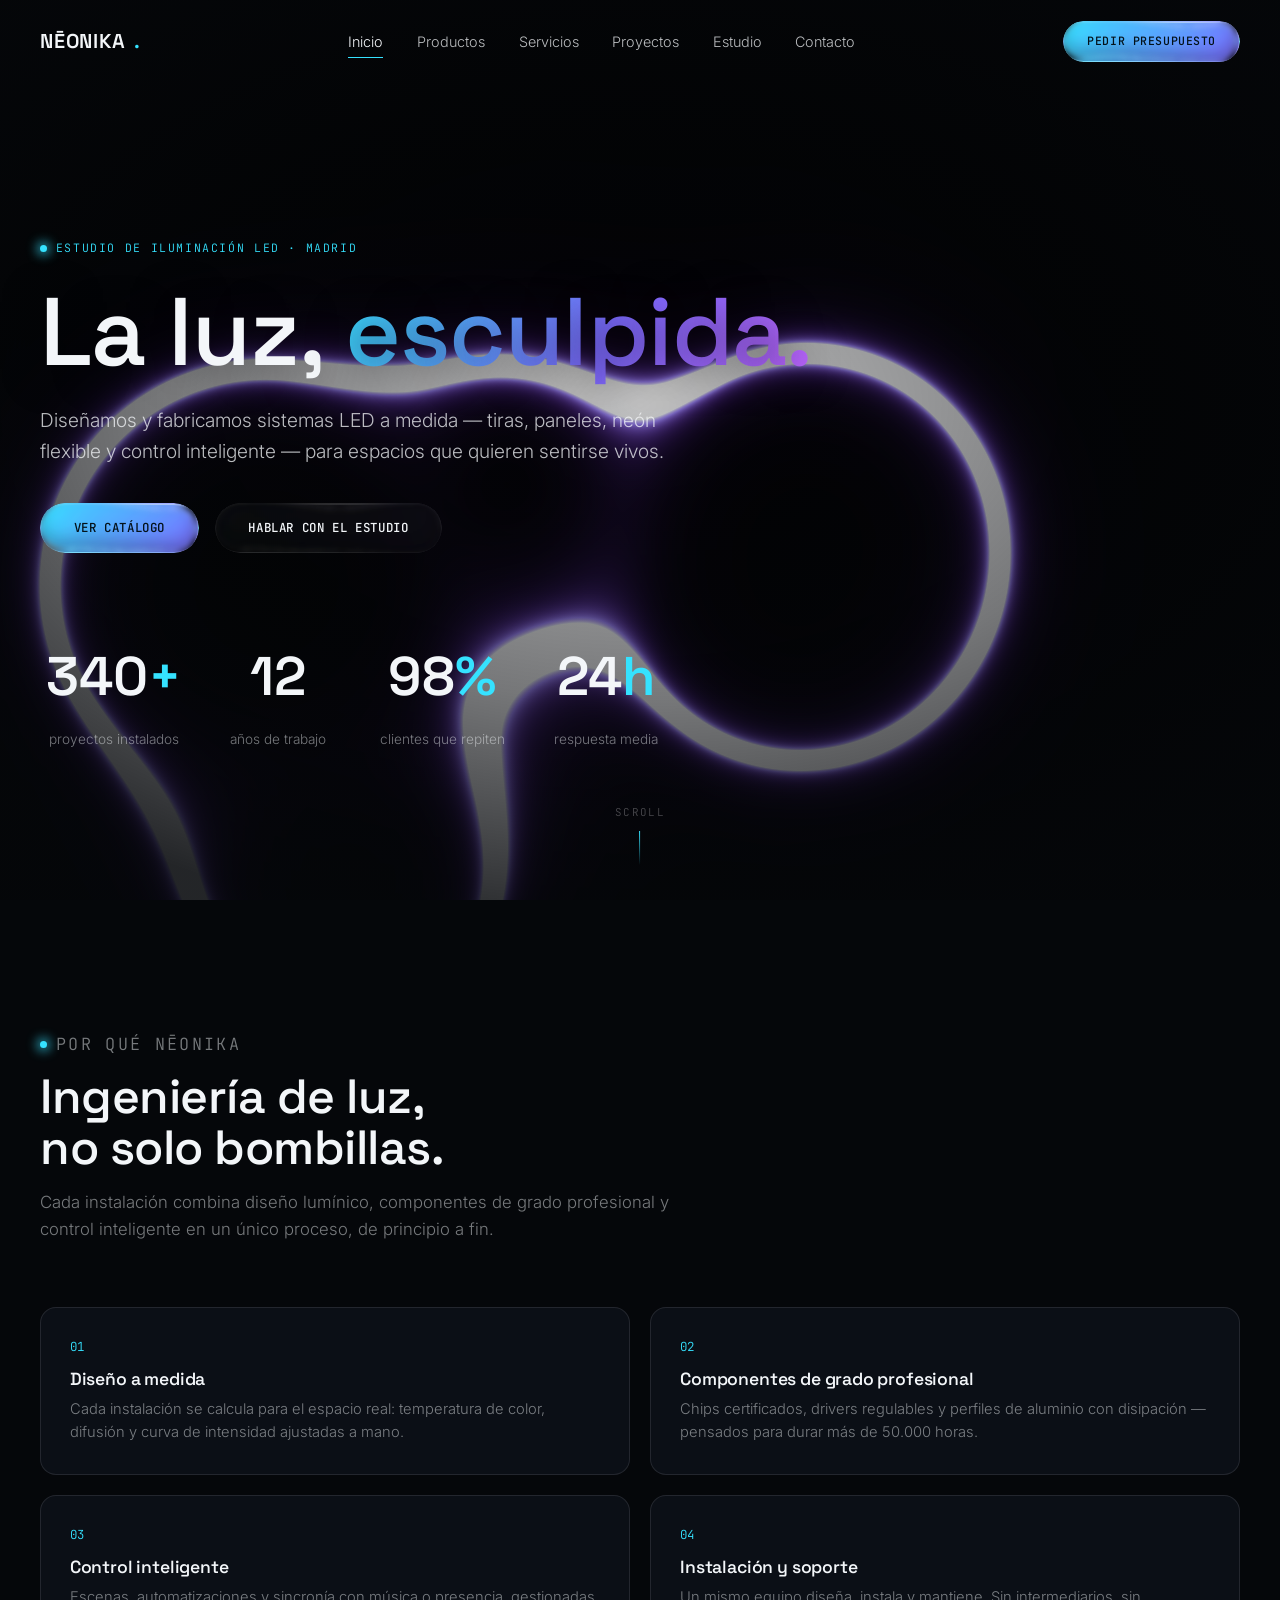
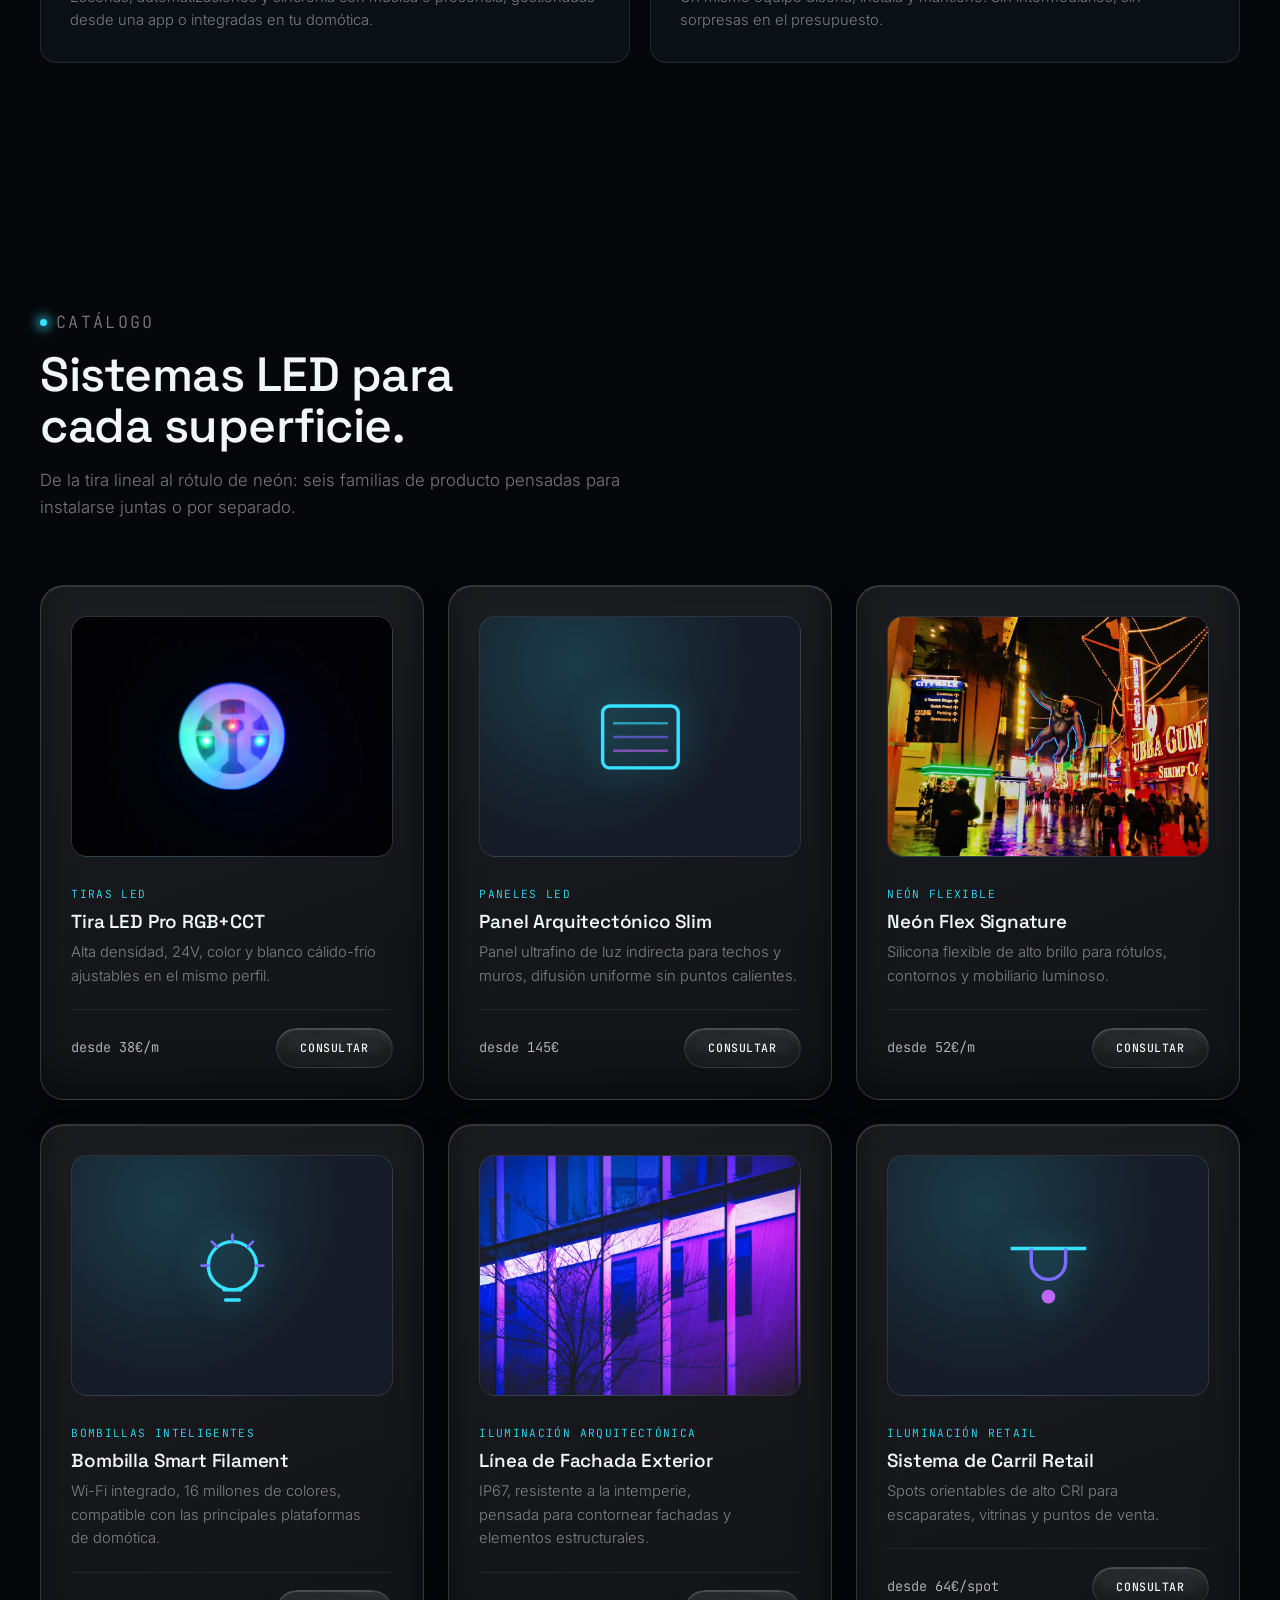
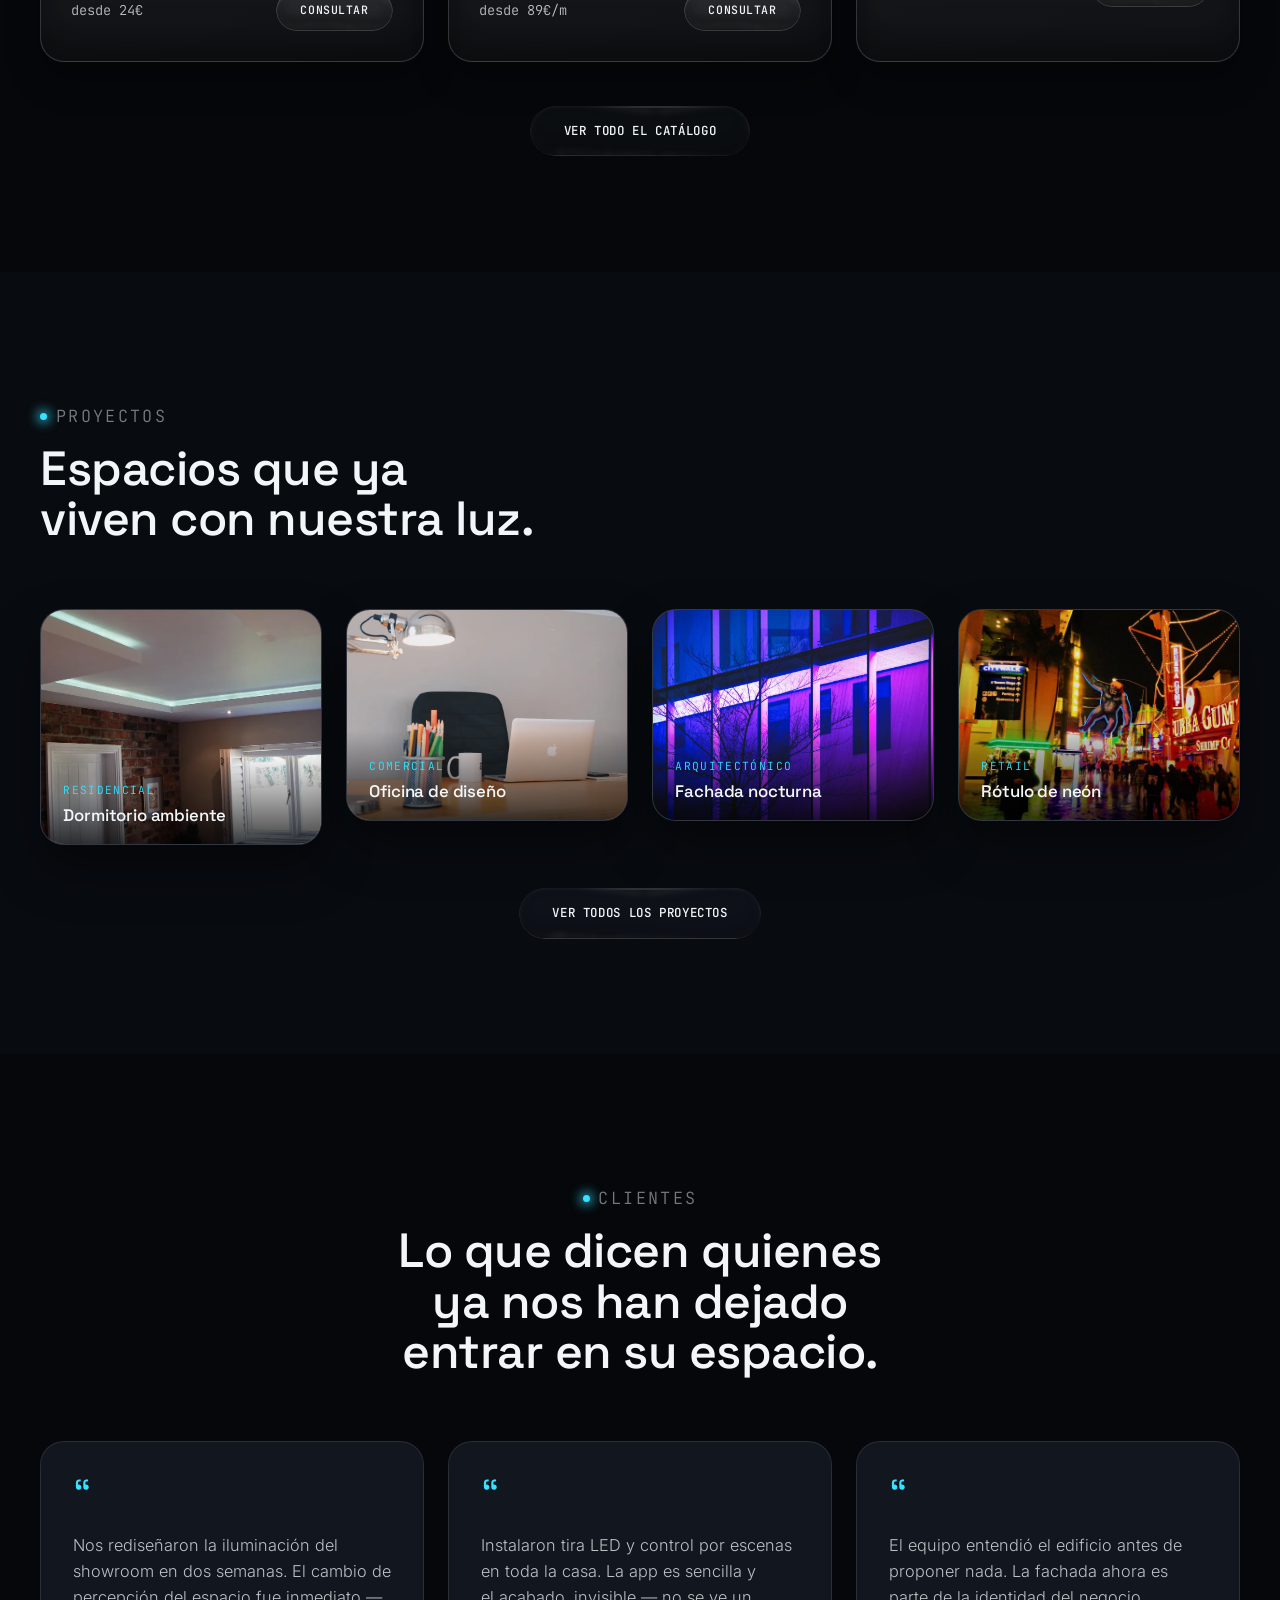
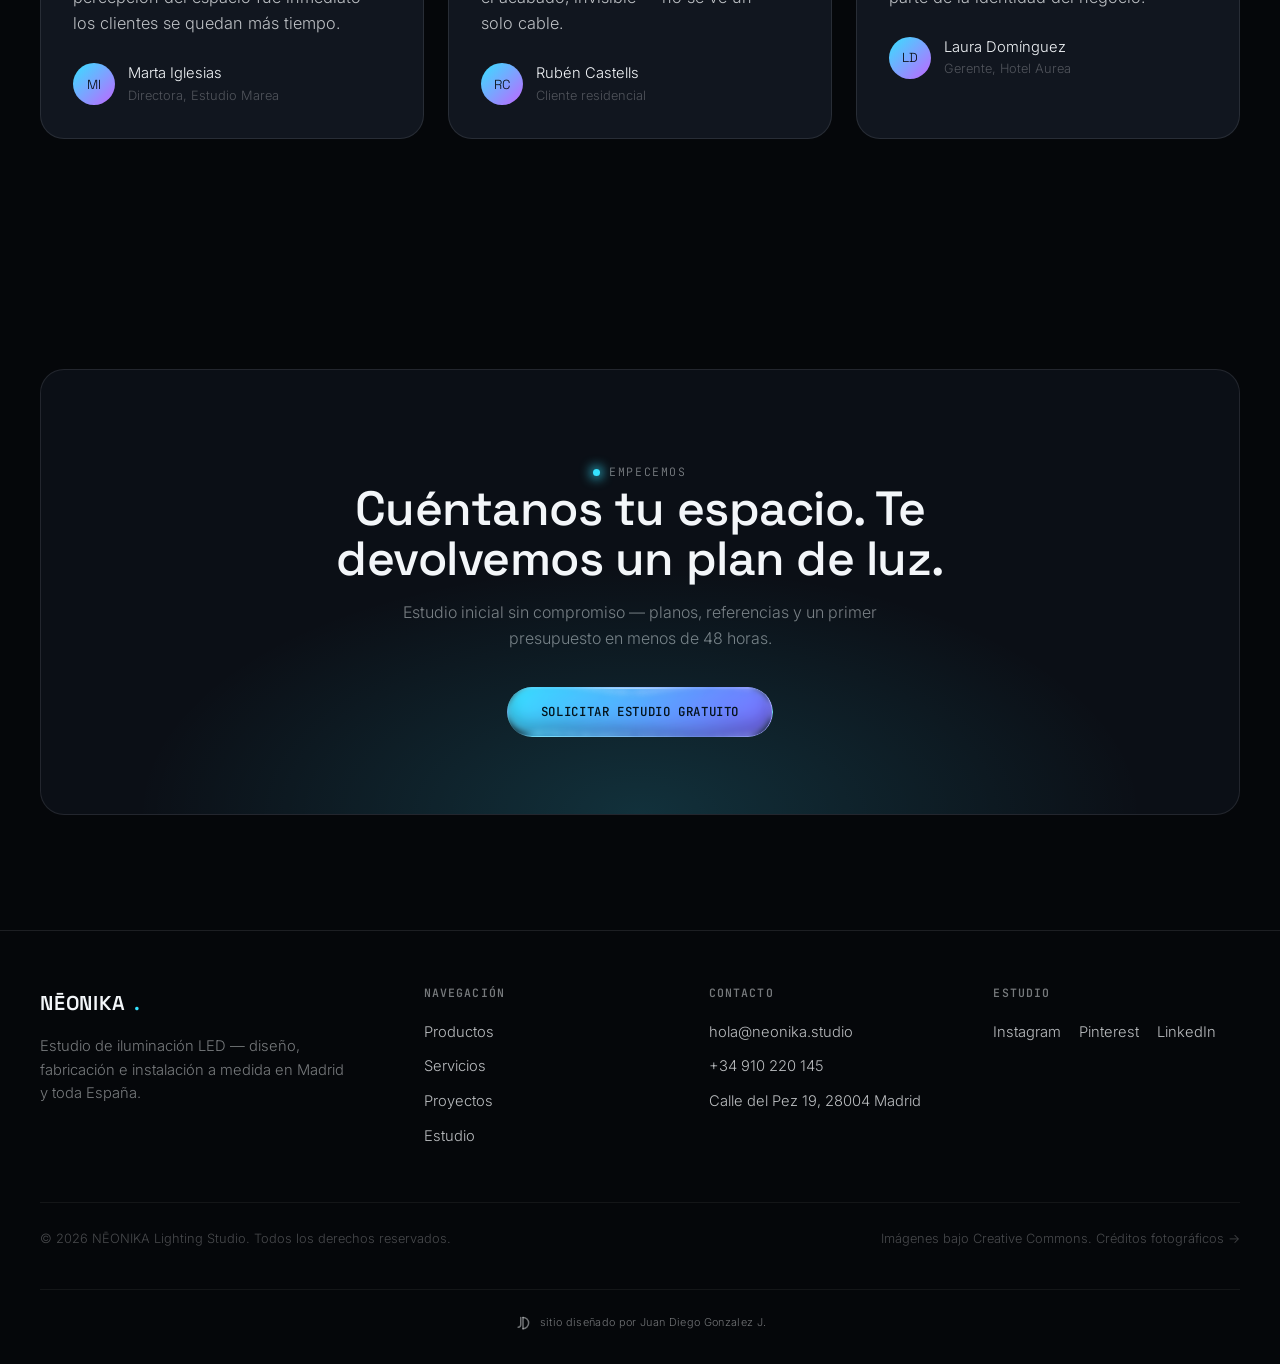
==== commit d5ad872c: "Añade firma de autoría (signature-kit) al footer de todas las páginas Co-Authored-By: Claude Fable 5" ====
--- a/index.html
+++ b/index.html
@@ -160,6 +160,16 @@
         <span>© <span data-brand-year>2026</span> NĒONIKA Lighting Studio. Todos los derechos reservados.</span>
         <span>Imágenes bajo Creative Commons. <a href="creditos.html">Créditos fotográficos →</a></span>
       </div>
+      <div class="site-signature">
+        <a href="https://www.upwork.com/freelancers/~01351fd2f03bbc7c26?mp_source=share" target="_blank" rel="noopener" aria-label="Sitio diseñado por Juan Diego Gonzalez J.">
+          <svg class="site-signature__mark" viewBox="0 0 48 48" xmlns="http://www.w3.org/2000/svg" aria-hidden="true">
+            <path d="M18,9 L18,28 A7,7 0 0 1 11,35" fill="none" stroke="var(--signature-color, currentColor)" stroke-width="4" stroke-linecap="round"/>
+            <path d="M24,9 L24,39" fill="none" stroke="var(--signature-color, currentColor)" stroke-width="4" stroke-linecap="round"/>
+            <path d="M24,9 A14,14 0 0 1 24,39" fill="none" stroke="var(--signature-color, currentColor)" stroke-width="4" stroke-linecap="round"/>
+          </svg>
+          <span class="site-signature__text">sitio diseñado por Juan Diego Gonzalez J.</span>
+        </a>
+      </div>
     </div>
   </footer>
 
--- a/styles.css
+++ b/styles.css
@@ -54,6 +54,9 @@
   --radius-pill: 999px;
 
   --container: 1240px;
+
+  /* Firma de autoría (signature-kit): tenue respecto al resto del footer */
+  --signature-color: rgba(243, 246, 249, 0.45);
 }
 
 /* =============================================================
@@ -793,6 +796,35 @@
 .footer-bottom a:hover { color: var(--accent); }
 .footer-socials { display: flex; gap: 1.1rem; }
 
+/* Firma de autoría del diseñador (assets/signature-kit) */
+.site-signature {
+  margin-top: 2.5rem;
+  padding-top: 1.5rem;
+  border-top: 1px solid var(--line-soft);
+  display: flex;
+  justify-content: center;
+}
+.site-signature a {
+  display: inline-flex;
+  align-items: center;
+  gap: 0.5rem;
+  color: var(--signature-color);
+  transition: opacity 0.3s ease;
+}
+.site-signature a:hover,
+.site-signature a:focus-visible { opacity: 0.85; }
+.site-signature__mark {
+  width: 18px;
+  height: 18px;
+  display: block;
+}
+.site-signature__text {
+  font-size: 0.68rem;
+  letter-spacing: 0.03em;
+  text-transform: none;
+  font-family: inherit;
+}
+
 /* =============================================================
    7. Effects
    ============================================================= */
